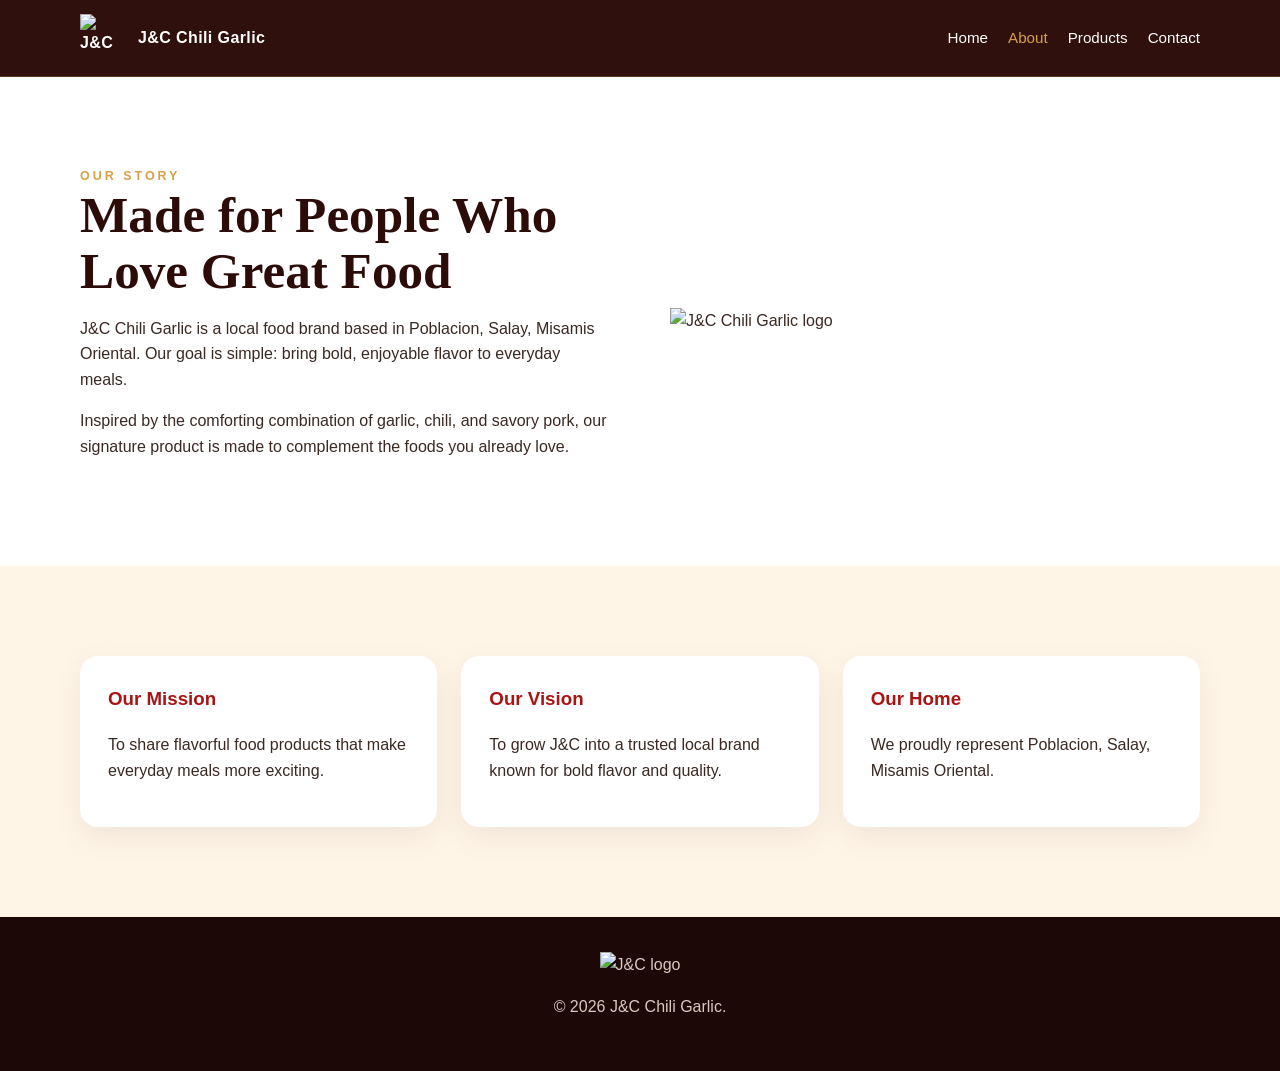
==== about.html @ 007925b5 "Add files via upload" ====
<!DOCTYPE html>
<html lang="en"><head><meta charset="UTF-8"><meta name="viewport" content="width=device-width, initial-scale=1.0">
<title>About | J&C Chili Garlic</title><link rel="stylesheet" href="style.css"></head>
<body>
<header><div class="container nav"><a class="brand" href="index.html"><img src="assets/jc-logo.png" alt="J&C logo"><span>J&C Chili Garlic</span></a>
<nav><a href="index.html">Home</a><a class="active" href="about.html">About</a><a href="products.html">Products</a><a href="contact.html">Contact</a></nav></div></header>
<main><section class="section alt"><div class="container split"><div><div class="eyebrow">Our story</div><h2>Made for People Who Love Great Food</h2>
<p>J&C Chili Garlic is a local food brand based in Poblacion, Salay, Misamis Oriental. Our goal is simple: bring bold, enjoyable flavor to everyday meals.</p>
<p>Inspired by the comforting combination of garlic, chili, and savory pork, our signature product is made to complement the foods you already love.</p></div><img src="assets/jc-logo.png" alt="J&C Chili Garlic logo"></div></section>
<section class="section"><div class="container"><div class="grid-3">
<div class="card"><h3>Our Mission</h3><p>To share flavorful food products that make everyday meals more exciting.</p></div>
<div class="card"><h3>Our Vision</h3><p>To grow J&C into a trusted local brand known for bold flavor and quality.</p></div>
<div class="card"><h3>Our Home</h3><p>We proudly represent Poblacion, Salay, Misamis Oriental.</p></div>
</div></div></section></main>
<footer><img src="assets/jc-logo.png" alt="J&C logo"><p>© 2026 J&C Chili Garlic.</p></footer></body></html>
---- style.css ----
:root{
  --red:#a91414;
  --deep:#2b0c08;
  --gold:#d7a04a;
  --cream:#fff5e7;
  --white:#fffdf9;
  --text:#3a2923;
}
*{box-sizing:border-box}
html{scroll-behavior:smooth}
body{margin:0;font-family:Arial,Helvetica,sans-serif;background:var(--cream);color:var(--text);line-height:1.6}
a{text-decoration:none;color:inherit}
.container{width:min(1120px,92%);margin:auto}
header{background:rgba(43,12,8,.98);color:#fff;position:sticky;top:0;z-index:20;border-bottom:1px solid rgba(215,160,74,.3)}
.nav{min-height:76px;display:flex;align-items:center;justify-content:space-between;gap:24px}
.brand{display:flex;align-items:center;gap:10px;font-weight:800;letter-spacing:.4px}
.brand img{width:48px;height:48px;object-fit:contain}
nav{display:flex;gap:20px;flex-wrap:wrap}
nav a{color:#fff;font-size:.95rem}
nav a:hover,nav a.active{color:var(--gold)}
.hero{min-height:650px;display:grid;grid-template-columns:1.05fr .95fr;align-items:center;gap:50px;padding:70px 0;background:
 radial-gradient(circle at 75% 30%,rgba(169,20,20,.24),transparent 32%),var(--deep);color:#fff;overflow:hidden}
.eyebrow{text-transform:uppercase;letter-spacing:3px;color:var(--gold);font-size:.78rem;font-weight:700}
h1{font-family:Georgia,serif;font-size:clamp(3rem,7vw,6.4rem);line-height:.96;margin:12px 0 20px}
h2{font-family:Georgia,serif;font-size:clamp(2rem,4vw,3.2rem);line-height:1.1;margin:0 0 16px;color:var(--deep)}
.hero p{font-size:1.12rem;color:#f4ddd0;max-width:580px}
.hero-image{position:relative;text-align:center}
.hero-image img{width:min(100%,500px);max-height:560px;object-fit:contain;filter:drop-shadow(0 30px 35px rgba(0,0,0,.45));position:relative;z-index:2}
.hero-image:before{content:"";position:absolute;width:420px;height:420px;border-radius:50%;background:var(--red);filter:blur(20px);opacity:.22;left:50%;top:50%;transform:translate(-50%,-50%)}
.btn{display:inline-block;padding:14px 24px;border-radius:999px;background:var(--red);color:#fff;font-weight:700;margin:12px 10px 0 0;border:2px solid var(--red);transition:.2s}
.btn:hover{transform:translateY(-2px);background:#c72424}
.btn-outline{background:transparent;border-color:var(--gold);color:var(--gold)}
.section{padding:90px 0}
.section.alt{background:#fff}
.center{text-align:center}
.lead{max-width:760px;margin:0 auto 35px;color:#65524a}
.grid-3{display:grid;grid-template-columns:repeat(3,1fr);gap:24px}
.card{background:#fff;border-radius:18px;padding:28px;box-shadow:0 10px 30px rgba(58,41,35,.08)}
.card h3{margin-top:0;color:var(--red)}
.feature-icon{font-size:2rem}
.split{display:grid;grid-template-columns:1fr 1fr;gap:60px;align-items:center}
.split img{width:100%;max-height:560px;object-fit:contain}
.product-card{display:grid;grid-template-columns:1fr 1fr;gap:35px;align-items:center;background:#fff;border-radius:24px;padding:35px;box-shadow:0 15px 35px rgba(58,41,35,.1)}
.product-card img{width:100%;max-height:500px;object-fit:contain}
.badge{display:inline-block;background:#f6e0b7;color:#7b3b08;border-radius:999px;padding:7px 12px;font-weight:700;font-size:.8rem}
.list{padding-left:18px}
.cta{background:linear-gradient(135deg,var(--red),#630c0c);color:#fff;padding:70px 0;text-align:center}
.cta h2{color:#fff}
.cta p{color:#ffe8d6}
.contact-box{background:#fff;border-radius:20px;padding:30px;max-width:720px;margin:0 auto;box-shadow:0 10px 30px rgba(0,0,0,.12)}
.contact-item{padding:14px 0;border-bottom:1px solid #eadfd7}
.contact-item:last-child{border:0}
.notice{background:#fff3cd;border-left:4px solid var(--gold);padding:15px 18px;border-radius:8px;margin-top:22px}
footer{background:#1c0806;color:#d9c9c1;padding:35px 0;text-align:center}
footer img{width:58px;height:58px;object-fit:contain}
@media(max-width:800px){
  .nav{padding:10px 0;align-items:flex-start;flex-direction:column}
  nav{gap:13px}
  .hero,.split,.product-card{grid-template-columns:1fr}
  .hero{padding:60px 0 40px;text-align:center}
  .hero p{margin-left:auto;margin-right:auto}
  .grid-3{grid-template-columns:1fr}
  .section{padding:65px 0}
}
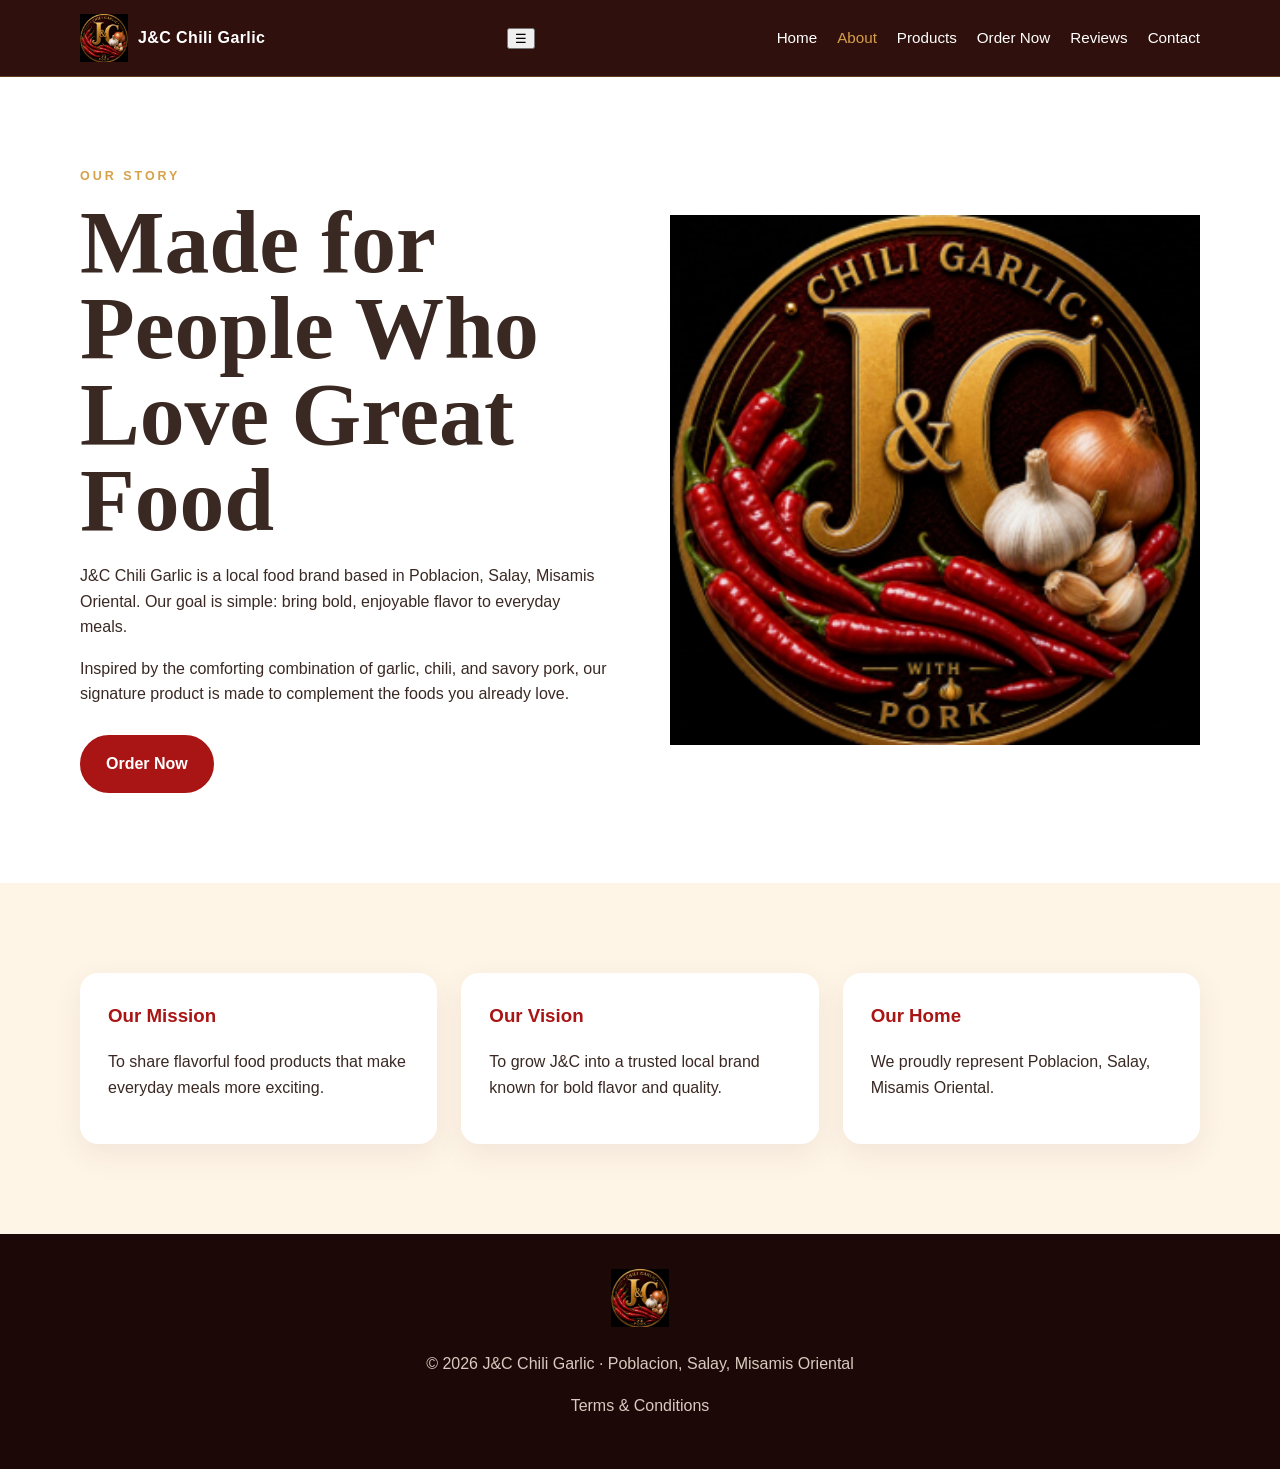
==== commit b1c5ecc2: "Polish About page and unify navigation" ====
--- a/about.html
+++ b/about.html
@@ -1,15 +1 @@
-<!DOCTYPE html>
-<html lang="en"><head><meta charset="UTF-8"><meta name="viewport" content="width=device-width, initial-scale=1.0">
-<title>About | J&C Chili Garlic</title><link rel="stylesheet" href="style.css"></head>
-<body>
-<header><div class="container nav"><a class="brand" href="index.html"><img src="assets/jc-logo.png" alt="J&C logo"><span>J&C Chili Garlic</span></a>
-<nav><a href="index.html">Home</a><a class="active" href="about.html">About</a><a href="products.html">Products</a><a href="contact.html">Contact</a></nav></div></header>
-<main><section class="section alt"><div class="container split"><div><div class="eyebrow">Our story</div><h2>Made for People Who Love Great Food</h2>
-<p>J&C Chili Garlic is a local food brand based in Poblacion, Salay, Misamis Oriental. Our goal is simple: bring bold, enjoyable flavor to everyday meals.</p>
-<p>Inspired by the comforting combination of garlic, chili, and savory pork, our signature product is made to complement the foods you already love.</p></div><img src="assets/jc-logo.png" alt="J&C Chili Garlic logo"></div></section>
-<section class="section"><div class="container"><div class="grid-3">
-<div class="card"><h3>Our Mission</h3><p>To share flavorful food products that make everyday meals more exciting.</p></div>
-<div class="card"><h3>Our Vision</h3><p>To grow J&C into a trusted local brand known for bold flavor and quality.</p></div>
-<div class="card"><h3>Our Home</h3><p>We proudly represent Poblacion, Salay, Misamis Oriental.</p></div>
-</div></div></section></main>
-<footer><img src="assets/jc-logo.png" alt="J&C logo"><p>© 2026 J&C Chili Garlic.</p></footer></body></html>+<!doctype html><html lang="en"><head><meta charset="utf-8"><meta name="viewport" content="width=device-width,initial-scale=1"><meta name="description" content="Learn about J&C Chili Garlic with Pork, a local food brand from Salay, Misamis Oriental."><title>About | J&C Chili Garlic</title><link rel="stylesheet" href="style.css"></head><body><header><div class="container nav"><a class="brand" href="index.html"><img src="assets/jc-logo.png" alt="J&C Chili Garlic logo"><span>J&C Chili Garlic</span></a><button class="menu" id="menuBtn" aria-label="Open navigation menu" aria-expanded="false">☰</button><nav id="navLinks"><a href="index.html">Home</a><a class="active" href="about.html" aria-current="page">About</a><a href="products.html">Products</a><a href="order.html">Order Now</a><a href="reviews.html">Reviews</a><a href="contact.html">Contact</a></nav></div></header><main><section class="section alt"><div class="container split"><div><div class="eyebrow">Our story</div><h1>Made for People Who Love Great Food</h1><p>J&amp;C Chili Garlic is a local food brand based in Poblacion, Salay, Misamis Oriental. Our goal is simple: bring bold, enjoyable flavor to everyday meals.</p><p>Inspired by the comforting combination of garlic, chili, and savory pork, our signature product is made to complement the foods you already love.</p><a class="btn" href="order.html">Order Now</a></div><img src="assets/jc-logo.png" alt="J&C Chili Garlic logo"></div></section><section class="section"><div class="container"><div class="grid-3"><div class="card"><h3>Our Mission</h3><p>To share flavorful food products that make everyday meals more exciting.</p></div><div class="card"><h3>Our Vision</h3><p>To grow J&amp;C into a trusted local brand known for bold flavor and quality.</p></div><div class="card"><h3>Our Home</h3><p>We proudly represent Poblacion, Salay, Misamis Oriental.</p></div></div></div></section></main><footer><img src="assets/jc-logo.png" alt="J&C Chili Garlic logo"><p>© <span data-year>2026</span> J&amp;C Chili Garlic · Poblacion, Salay, Misamis Oriental</p><p><a href="terms.html">Terms &amp; Conditions</a></p></footer><script src="script.js"></script></body></html>
